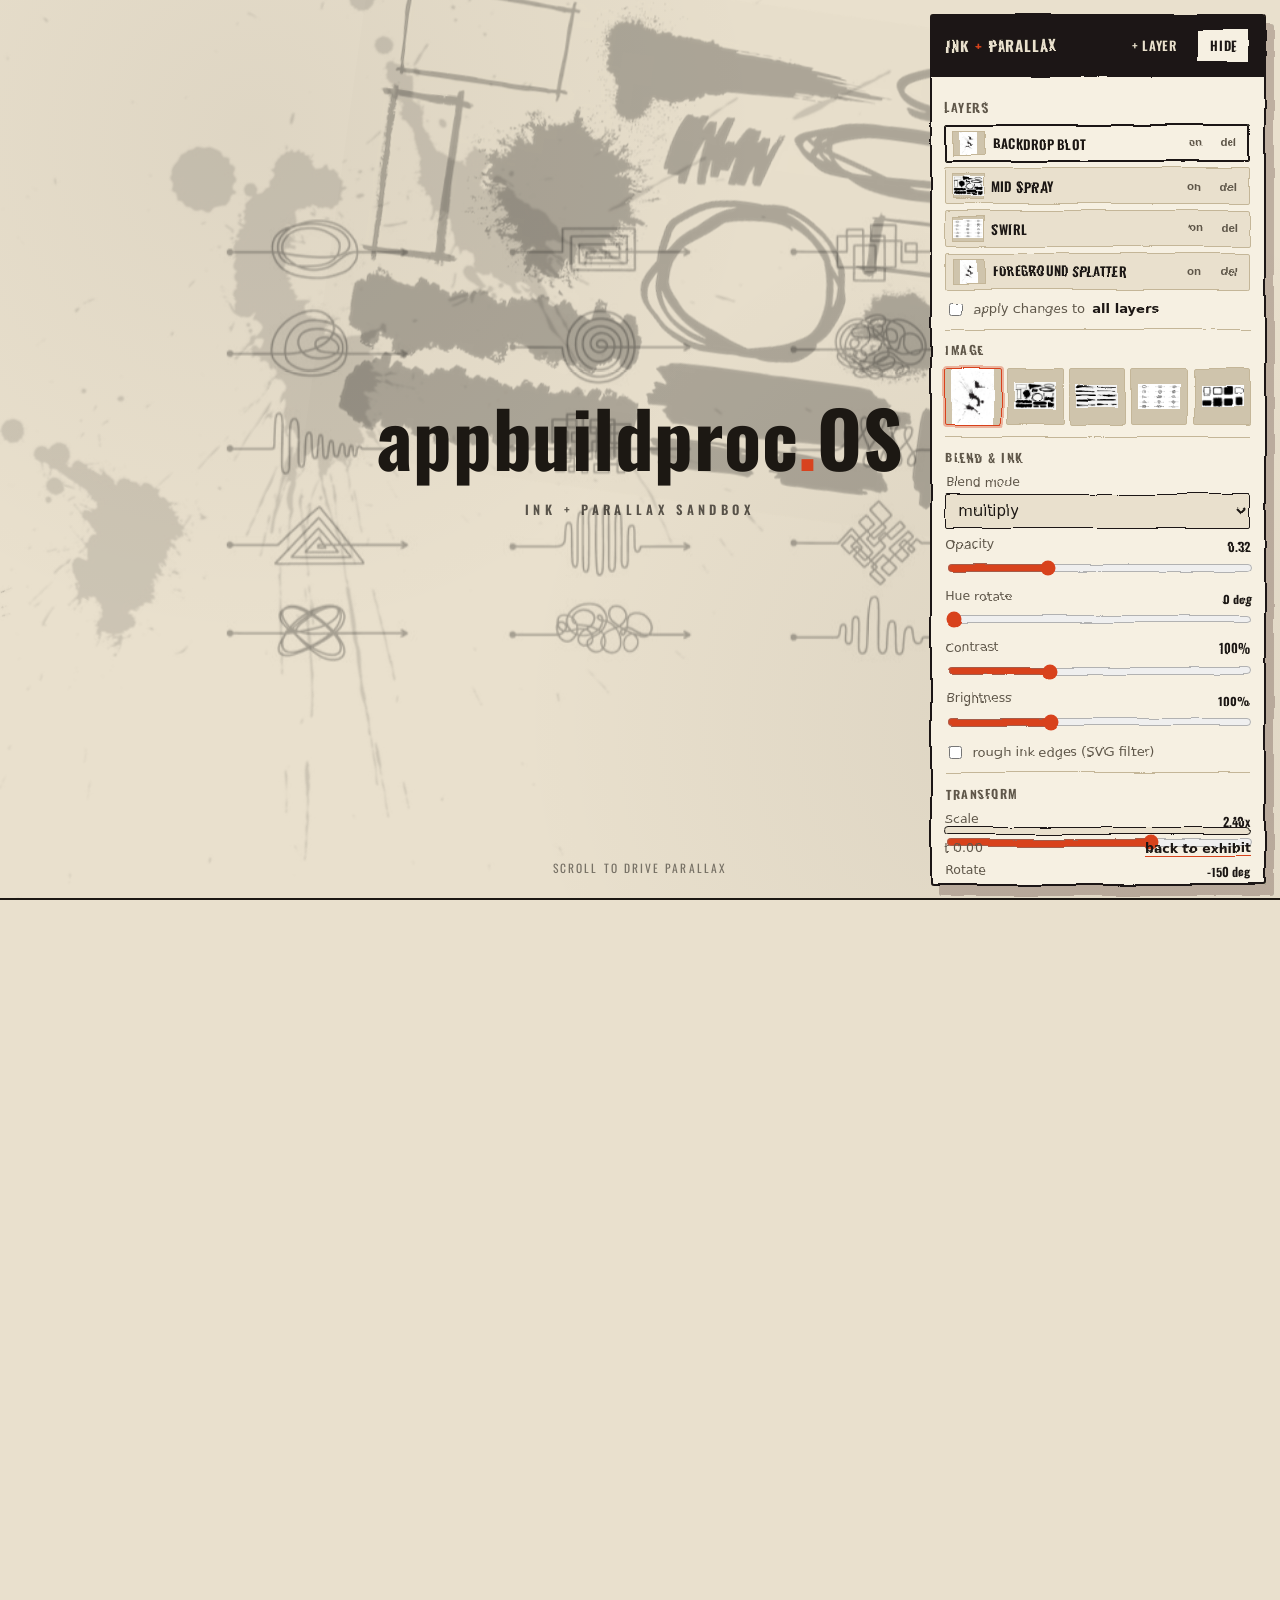
==== sandbox/index.html @ 5dd94081 "updated styles again - adding parallax on decals" ====
<!doctype html>
<html lang="en">
  <head>
    <meta charset="utf-8">
    <meta name="viewport" content="width=device-width, initial-scale=1">
    <title>Ink + Parallax Sandbox - appbuildproc.OS</title>
    <meta name="description" content="A design sandbox for the appbuildproc.OS ink aesthetic: tune splatters, drips, and blots, their blend modes and transforms, and scroll parallax modes.">
    <meta name="robots" content="noindex">
    <link rel="icon" href="data:,">
    <link rel="preconnect" href="https://fonts.googleapis.com">
    <link rel="preconnect" href="https://fonts.gstatic.com" crossorigin>
    <link href="https://fonts.googleapis.com/css2?family=Oswald:wght@500;600;700&display=swap" rel="stylesheet">
    <link rel="stylesheet" href="sandbox.css?v=1">
  </head>
  <body>
    <svg class="ink-defs" aria-hidden="true" focusable="false" width="0" height="0">
      <defs>
        <filter id="inkRough" x="-8%" y="-30%" width="116%" height="160%">
          <feTurbulence type="fractalNoise" baseFrequency="0.014 0.02" numOctaves="3" seed="7" result="noise" />
          <feDisplacementMap in="SourceGraphic" in2="noise" scale="5" xChannelSelector="R" yChannelSelector="G" />
        </filter>
        <filter id="inkBleed" x="-20%" y="-60%" width="140%" height="220%">
          <feTurbulence type="fractalNoise" baseFrequency="0.9 0.06" numOctaves="2" seed="11" result="noise" />
          <feDisplacementMap in="SourceGraphic" in2="noise" scale="6" xChannelSelector="R" yChannelSelector="G" />
        </filter>
      </defs>
    </svg>

    <!-- Scroll track gives the sticky stage room to drive scroll progress. -->
    <div class="track" id="track">
      <div class="stage" id="stage" data-bg="paper">
        <div class="scene" id="scene" aria-label="Ink composition stage"></div>
        <div class="stage-overlay" aria-hidden="true">
          <span class="stage-wordmark">appbuildproc<span class="dot">.</span>OS</span>
          <span class="stage-sub">ink + parallax sandbox</span>
        </div>
        <div class="scroll-hint" id="scrollHint" aria-hidden="true">scroll to drive parallax</div>
      </div>
    </div>

    <!-- HUD -->
    <aside class="hud" id="hud" aria-label="Sandbox controls">
      <header class="hud-head">
        <div class="hud-title">INK <span>+</span> PARALLAX</div>
        <div class="hud-head-actions">
          <button type="button" class="btn" id="addLayer" title="Add a new ink layer">+ layer</button>
          <button type="button" class="btn ghost" id="hideHud" title="Hide HUD (H)">hide</button>
        </div>
      </header>

      <div class="hud-body" id="hudBody">
        <section class="hud-group">
          <div class="hud-group-label">Layers</div>
          <ul class="layer-list" id="layerList"></ul>
          <label class="check"><input type="checkbox" id="applyAll"> apply changes to <strong>all layers</strong></label>
        </section>

        <section class="hud-group">
          <div class="hud-group-label">Image</div>
          <div class="thumb-row" id="thumbRow"></div>
        </section>

        <section class="hud-group">
          <div class="hud-group-label">Blend &amp; ink</div>
          <label class="field">
            <span>Blend mode</span>
            <select id="blend" data-prop="blend"></select>
          </label>
          <div class="dial" data-dial="opacity"><label>Opacity <output></output></label><input type="range" data-prop="opacity" min="0" max="1" step="0.01"></div>
          <div class="dial" data-dial="hue"><label>Hue rotate <output></output></label><input type="range" data-prop="hue" min="0" max="360" step="1"></div>
          <div class="dial" data-dial="contrast"><label>Contrast <output></output></label><input type="range" data-prop="contrast" min="0" max="300" step="1"></div>
          <div class="dial" data-dial="brightness"><label>Brightness <output></output></label><input type="range" data-prop="brightness" min="0" max="300" step="1"></div>
          <label class="check"><input type="checkbox" data-prop="rough" id="rough"> rough ink edges (SVG filter)</label>
        </section>

        <section class="hud-group">
          <div class="hud-group-label">Transform</div>
          <div class="dial" data-dial="scale"><label>Scale <output></output></label><input type="range" data-prop="scale" min="0.1" max="3.5" step="0.01"></div>
          <div class="dial" data-dial="rotate"><label>Rotate <output></output></label><input type="range" data-prop="rotate" min="-180" max="180" step="1"></div>
          <div class="dial" data-dial="x"><label>Position X <output></output></label><input type="range" data-prop="x" min="-1200" max="1200" step="2"></div>
          <div class="dial" data-dial="y"><label>Position Y <output></output></label><input type="range" data-prop="y" min="-1200" max="1200" step="2"></div>
        </section>

        <section class="hud-group">
          <div class="hud-group-label">Parallax</div>
          <label class="field">
            <span>Mode</span>
            <select id="pmode" data-prop="pmode"></select>
          </label>
          <div class="dial" data-dial="speed"><label>Speed / amount <output></output></label><input type="range" data-prop="speed" min="0" max="1800" step="10"></div>
          <div class="dial" data-dial="depth"><label>Depth (cinematic) <output></output></label><input type="range" data-prop="depth" min="0" max="1" step="0.05"></div>
          <p class="hint" id="pmodeHint"></p>
        </section>

        <section class="hud-group">
          <div class="hud-group-label">Scene</div>
          <label class="field">
            <span>Background</span>
            <select id="stageBg"></select>
          </label>
          <div class="dial" data-dial="track"><label>Scroll length <output></output></label><input type="range" id="trackLen" min="150" max="800" step="10"></div>
          <div class="row">
            <button type="button" class="btn ghost" id="resetLayer">reset layer</button>
            <button type="button" class="btn ghost" id="resetAll">reset all</button>
          </div>
        </section>

        <section class="hud-group">
          <div class="hud-group-label">Export</div>
          <div class="row">
            <button type="button" class="btn" id="copyCss">copy layer CSS</button>
            <button type="button" class="btn ghost" id="copyAll">copy all</button>
          </div>
          <textarea id="cssOut" class="css-out" spellcheck="false" readonly></textarea>
        </section>

        <section class="hud-group hud-foot">
          <div class="progress"><span id="progressBar"></span></div>
          <div class="foot-meta"><span id="progressVal">t 0.00</span><a href="../index.html">back to exhibit</a></div>
        </section>
      </div>
    </aside>

    <button type="button" class="hud-show" id="showHud" hidden title="Show HUD (H)">HUD</button>

    <script src="sandbox.js?v=1"></script>
  </body>
</html>
---- sandbox/sandbox.css ----
:root {
  --ink: #1c1813;
  --muted: #5f574a;
  --paper: #e9e0cd;
  --paper-2: #e1d6bf;
  --surface: #f6f0e2;
  --line: #c4b698;
  --edge: #1c1813;
  --accent: #d8431f;
  --display: "Oswald", "Arial Narrow", ui-sans-serif, system-ui, sans-serif;
}

* {
  box-sizing: border-box;
}

html {
  scroll-behavior: auto;
}

body {
  margin: 0;
  color: var(--ink);
  background: var(--paper);
  font-family: Inter, ui-sans-serif, system-ui, -apple-system, "Segoe UI", sans-serif;
  font-size: 15px;
}

.ink-defs {
  position: absolute;
}

/* ---------- Stage ---------- */
.track {
  position: relative;
  width: 100%;
  height: 400vh;
}

.stage {
  position: sticky;
  top: 0;
  height: 100vh;
  overflow: hidden;
  border-bottom: 2px solid var(--edge);
}

.stage[data-bg="paper"] {
  background-color: var(--paper);
  background-image:
    radial-gradient(circle at 20% 15%, rgba(28, 24, 19, 0.05), transparent 40%),
    radial-gradient(circle at 82% 80%, rgba(28, 24, 19, 0.06), transparent 42%);
}

.stage[data-bg="dark"] {
  background: #161310;
}

.stage[data-bg="grey"] {
  background: #8a8378;
}

.stage[data-bg="checker"] {
  background-color: #d9cfb9;
  background-image:
    linear-gradient(45deg, rgba(28, 24, 19, 0.12) 25%, transparent 25%, transparent 75%, rgba(28, 24, 19, 0.12) 75%),
    linear-gradient(45deg, rgba(28, 24, 19, 0.12) 25%, transparent 25%, transparent 75%, rgba(28, 24, 19, 0.12) 75%);
  background-size: 48px 48px;
  background-position: 0 0, 24px 24px;
}

.scene {
  position: absolute;
  inset: 0;
}

.layer {
  position: absolute;
  top: 50%;
  left: 50%;
  width: 60vmin;
  height: 60vmin;
  background-repeat: no-repeat;
  background-position: center;
  background-size: contain;
  transform-origin: center;
  will-change: transform, opacity;
}

.layer.is-hidden {
  display: none;
}

.layer.dissolve {
  -webkit-mask-image: var(--dissolve-mask);
  mask-image: var(--dissolve-mask);
  -webkit-mask-size: 240px 240px;
  mask-size: 240px 240px;
}

.stage[data-bg="dark"] .stage-overlay,
.stage[data-bg="grey"] .stage-overlay {
  color: var(--paper);
}

.stage-overlay {
  position: absolute;
  inset: 0;
  z-index: 5;
  display: grid;
  align-content: center;
  justify-items: center;
  gap: 0.4rem;
  color: var(--ink);
  pointer-events: none;
  text-align: center;
}

.stage-wordmark {
  font-family: var(--display);
  font-weight: 700;
  font-size: clamp(2.4rem, 6vw, 5rem);
  letter-spacing: 0.01em;
}

.stage-wordmark .dot {
  color: var(--accent);
}

.stage-sub {
  font-family: var(--display);
  font-weight: 600;
  letter-spacing: 0.34em;
  text-transform: uppercase;
  font-size: 0.8rem;
  opacity: 0.7;
}

.scroll-hint {
  position: absolute;
  left: 50%;
  bottom: 1.4rem;
  z-index: 5;
  transform: translateX(-50%);
  font-family: var(--display);
  letter-spacing: 0.18em;
  text-transform: uppercase;
  font-size: 0.72rem;
  opacity: 0.55;
  transition: opacity 200ms ease;
}

.stage[data-bg="dark"] .scroll-hint,
.stage[data-bg="grey"] .scroll-hint {
  color: var(--paper);
}

/* ---------- HUD ---------- */
.hud {
  position: fixed;
  top: 0.9rem;
  right: 0.9rem;
  z-index: 20;
  width: 21rem;
  max-width: calc(100vw - 1.8rem);
  max-height: calc(100vh - 1.8rem);
  display: flex;
  flex-direction: column;
  border: 2px solid var(--edge);
  border-radius: 3px;
  background: var(--surface);
  box-shadow: 8px 10px 0 rgba(28, 24, 19, 0.22);
  filter: url(#inkRough);
}

.hud.is-hidden {
  display: none;
}

.hud-head {
  display: flex;
  align-items: center;
  justify-content: space-between;
  gap: 0.6rem;
  padding: 0.7rem 0.85rem;
  border-bottom: 2px solid var(--edge);
  background: var(--ink);
  color: var(--paper);
}

.hud-title {
  font-family: var(--display);
  font-weight: 700;
  letter-spacing: 0.06em;
}

.hud-title span {
  color: var(--accent);
}

.hud-head-actions {
  display: flex;
  gap: 0.4rem;
}

.hud-body {
  overflow-y: auto;
  padding: 0.6rem 0.85rem 1rem;
}

.hud-group {
  padding: 0.7rem 0;
  border-bottom: 1px solid var(--line);
}

.hud-group:last-child {
  border-bottom: 0;
}

.hud-group-label {
  margin-bottom: 0.5rem;
  font-family: var(--display);
  font-weight: 600;
  font-size: 0.78rem;
  letter-spacing: 0.12em;
  text-transform: uppercase;
  color: var(--muted);
}

.btn {
  padding: 0.4rem 0.7rem;
  font-family: var(--display);
  font-weight: 600;
  font-size: 0.8rem;
  letter-spacing: 0.05em;
  text-transform: uppercase;
  color: var(--paper);
  background: var(--ink);
  border: 2px solid var(--edge);
  border-radius: 2px;
  cursor: pointer;
}

.btn.ghost {
  color: var(--ink);
  background: var(--surface);
}

.btn:hover {
  box-shadow: 2px 2px 0 rgba(28, 24, 19, 0.3);
}

.btn:active {
  transform: translate(1px, 1px);
  box-shadow: none;
}

.row {
  display: flex;
  gap: 0.45rem;
}

.row .btn {
  flex: 1;
}

/* Layers list */
.layer-list {
  margin: 0 0 0.55rem;
  padding: 0;
  list-style: none;
  display: grid;
  gap: 0.35rem;
}

.layer-item {
  display: grid;
  grid-template-columns: 2rem 1fr auto auto;
  align-items: center;
  gap: 0.45rem;
  padding: 0.3rem 0.4rem;
  border: 1.5px solid var(--line);
  border-radius: 2px;
  background: var(--paper);
  cursor: pointer;
}

.layer-item.is-active {
  border-color: var(--edge);
  box-shadow: inset 0 0 0 1px var(--edge);
  background: var(--surface);
}

.layer-thumb {
  width: 2rem;
  height: 1.6rem;
  border: 1px solid var(--line);
  background-color: #cfc4ac;
  background-repeat: no-repeat;
  background-position: center;
  background-size: contain;
}

.layer-name {
  font-family: var(--display);
  font-weight: 600;
  font-size: 0.82rem;
  letter-spacing: 0.02em;
  text-transform: uppercase;
  white-space: nowrap;
  overflow: hidden;
  text-overflow: ellipsis;
}

.layer-mini {
  padding: 0.1rem 0.35rem;
  font-size: 0.72rem;
  font-weight: 800;
  color: var(--muted);
  background: transparent;
  border: 0;
  cursor: pointer;
}

.layer-mini:hover {
  color: var(--ink);
}

/* Thumb picker */
.thumb-row {
  display: grid;
  grid-template-columns: repeat(5, 1fr);
  gap: 0.35rem;
}

.thumb {
  aspect-ratio: 1 / 1;
  border: 1.5px solid var(--line);
  border-radius: 2px;
  background-color: #cfc4ac;
  background-repeat: no-repeat;
  background-position: center;
  background-size: 78%;
  cursor: pointer;
}

.thumb.is-active {
  border-color: var(--accent);
  box-shadow: 0 0 0 2px rgba(216, 67, 31, 0.35);
}

/* Fields & dials */
.field {
  display: grid;
  gap: 0.25rem;
  margin-bottom: 0.5rem;
}

.field > span {
  font-size: 0.78rem;
  color: var(--muted);
}

select {
  width: 100%;
  padding: 0.4rem 0.5rem;
  font: inherit;
  color: var(--ink);
  background: var(--paper);
  border: 1.5px solid var(--edge);
  border-radius: 2px;
}

.dial {
  margin-bottom: 0.5rem;
}

.dial label {
  display: flex;
  justify-content: space-between;
  font-size: 0.78rem;
  color: var(--muted);
  margin-bottom: 0.15rem;
}

.dial output {
  font-family: var(--display);
  font-weight: 600;
  color: var(--ink);
}

input[type="range"] {
  width: 100%;
  accent-color: var(--accent);
}

.check {
  display: flex;
  align-items: center;
  gap: 0.45rem;
  font-size: 0.82rem;
  color: var(--muted);
  cursor: pointer;
}

.check strong {
  color: var(--ink);
}

.hint {
  margin: 0.35rem 0 0;
  font-size: 0.76rem;
  line-height: 1.35;
  color: var(--muted);
}

.css-out {
  width: 100%;
  height: 8.5rem;
  margin-top: 0.5rem;
  padding: 0.5rem;
  font-family: ui-monospace, "SF Mono", Menlo, Consolas, monospace;
  font-size: 0.72rem;
  line-height: 1.4;
  color: var(--ink);
  background: var(--paper);
  border: 1.5px solid var(--edge);
  border-radius: 2px;
  resize: vertical;
}

.hud-foot {
  position: sticky;
  bottom: 0;
}

.progress {
  height: 0.5rem;
  border: 1.5px solid var(--edge);
  border-radius: 999px;
  background: var(--paper);
  overflow: hidden;
}

.progress span {
  display: block;
  width: 0%;
  height: 100%;
  background: var(--accent);
}

.foot-meta {
  display: flex;
  justify-content: space-between;
  margin-top: 0.4rem;
  font-size: 0.78rem;
  color: var(--muted);
}

.foot-meta a {
  color: var(--ink);
  font-weight: 700;
  text-decoration: underline;
  text-decoration-color: var(--accent);
  text-underline-offset: 3px;
}

.hud-show {
  position: fixed;
  top: 0.9rem;
  right: 0.9rem;
  z-index: 20;
  padding: 0.5rem 0.85rem;
  font-family: var(--display);
  font-weight: 700;
  letter-spacing: 0.1em;
  color: var(--paper);
  background: var(--ink);
  border: 2px solid var(--edge);
  border-radius: 2px;
  cursor: pointer;
}

@media (max-width: 700px) {
  .hud {
    width: calc(100vw - 1.4rem);
    top: auto;
    bottom: 0.7rem;
    right: 0.7rem;
    max-height: 70vh;
  }
}
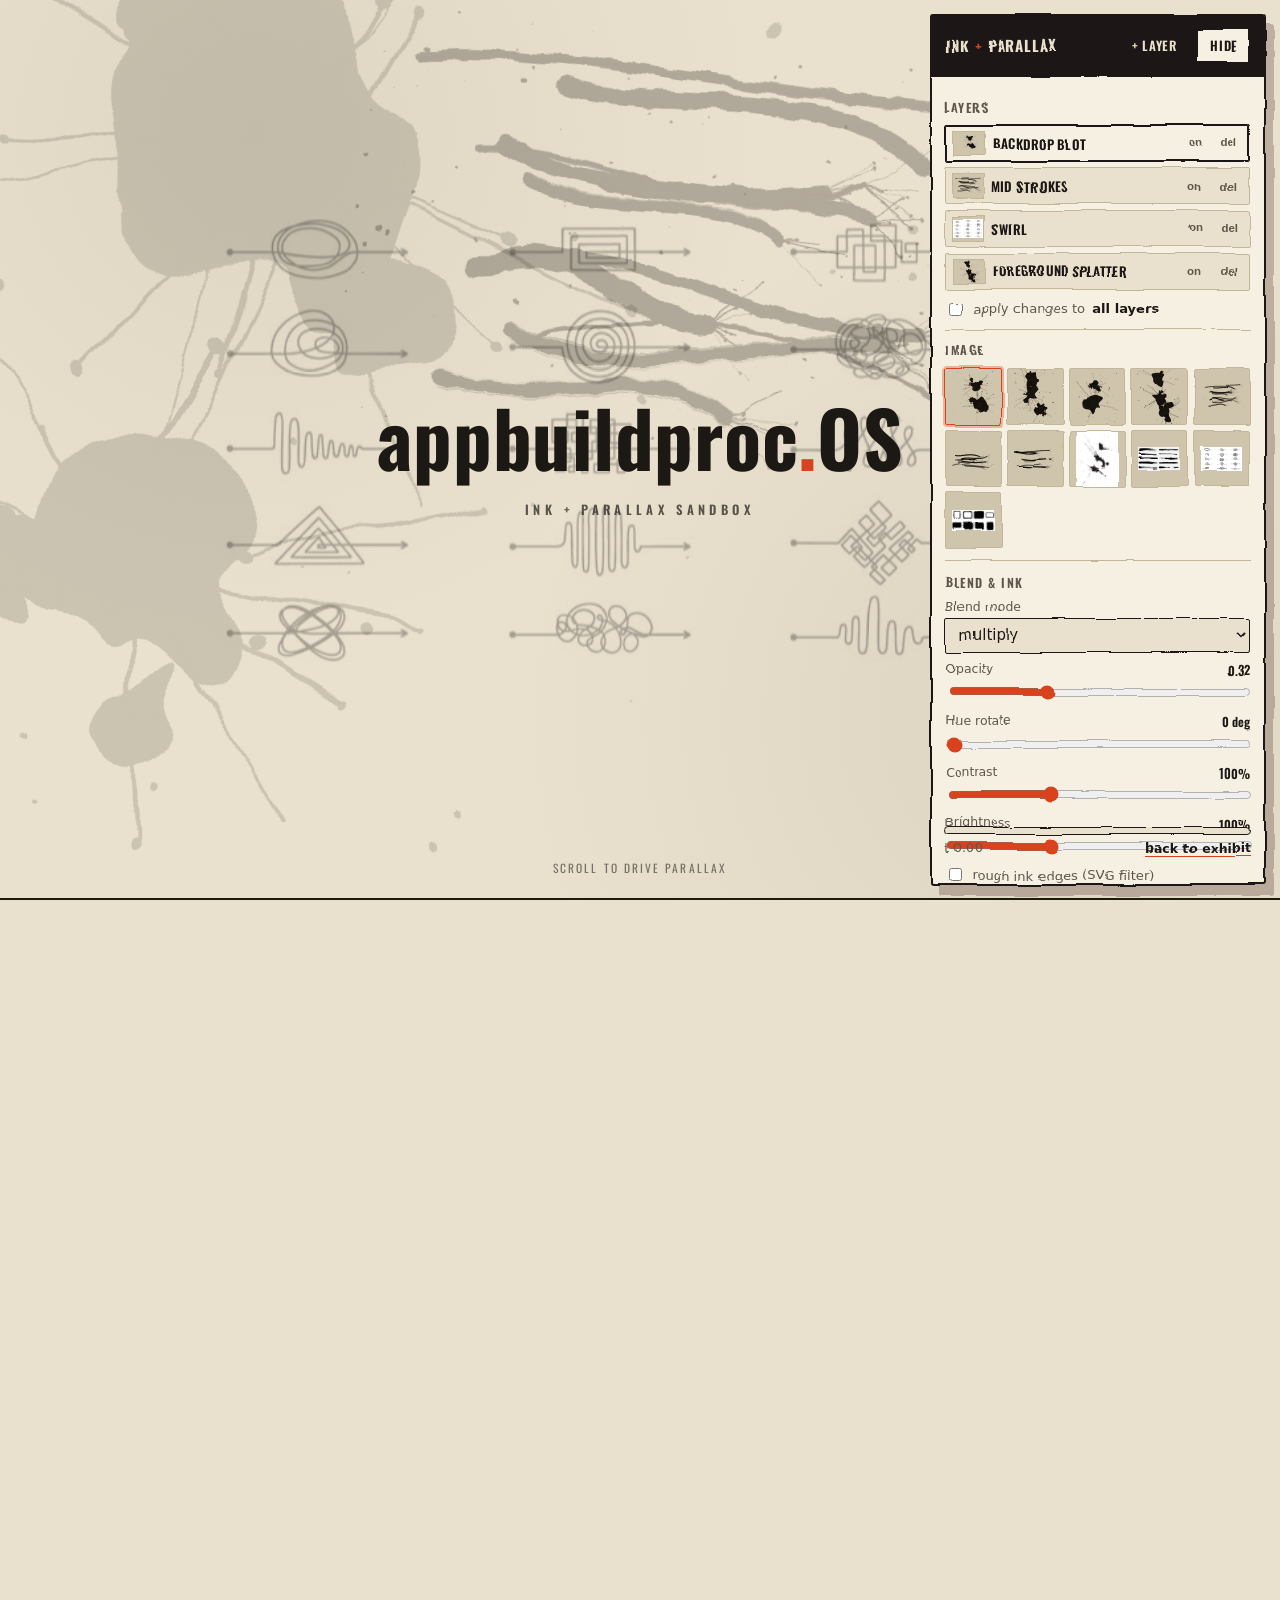
==== commit 226601ca: "new blots & sandbox updates" ====
--- a/sandbox/index.html
+++ b/sandbox/index.html
@@ -10,7 +10,7 @@
     <link rel="preconnect" href="https://fonts.googleapis.com">
     <link rel="preconnect" href="https://fonts.gstatic.com" crossorigin>
     <link href="https://fonts.googleapis.com/css2?family=Oswald:wght@500;600;700&display=swap" rel="stylesheet">
-    <link rel="stylesheet" href="sandbox.css?v=1">
+    <link rel="stylesheet" href="sandbox.css?v=2">
   </head>
   <body>
     <svg class="ink-defs" aria-hidden="true" focusable="false" width="0" height="0">
@@ -123,6 +123,6 @@
 
     <button type="button" class="hud-show" id="showHud" hidden title="Show HUD (H)">HUD</button>
 
-    <script src="sandbox.js?v=1"></script>
+    <script src="sandbox.js?v=2"></script>
   </body>
 </html>
